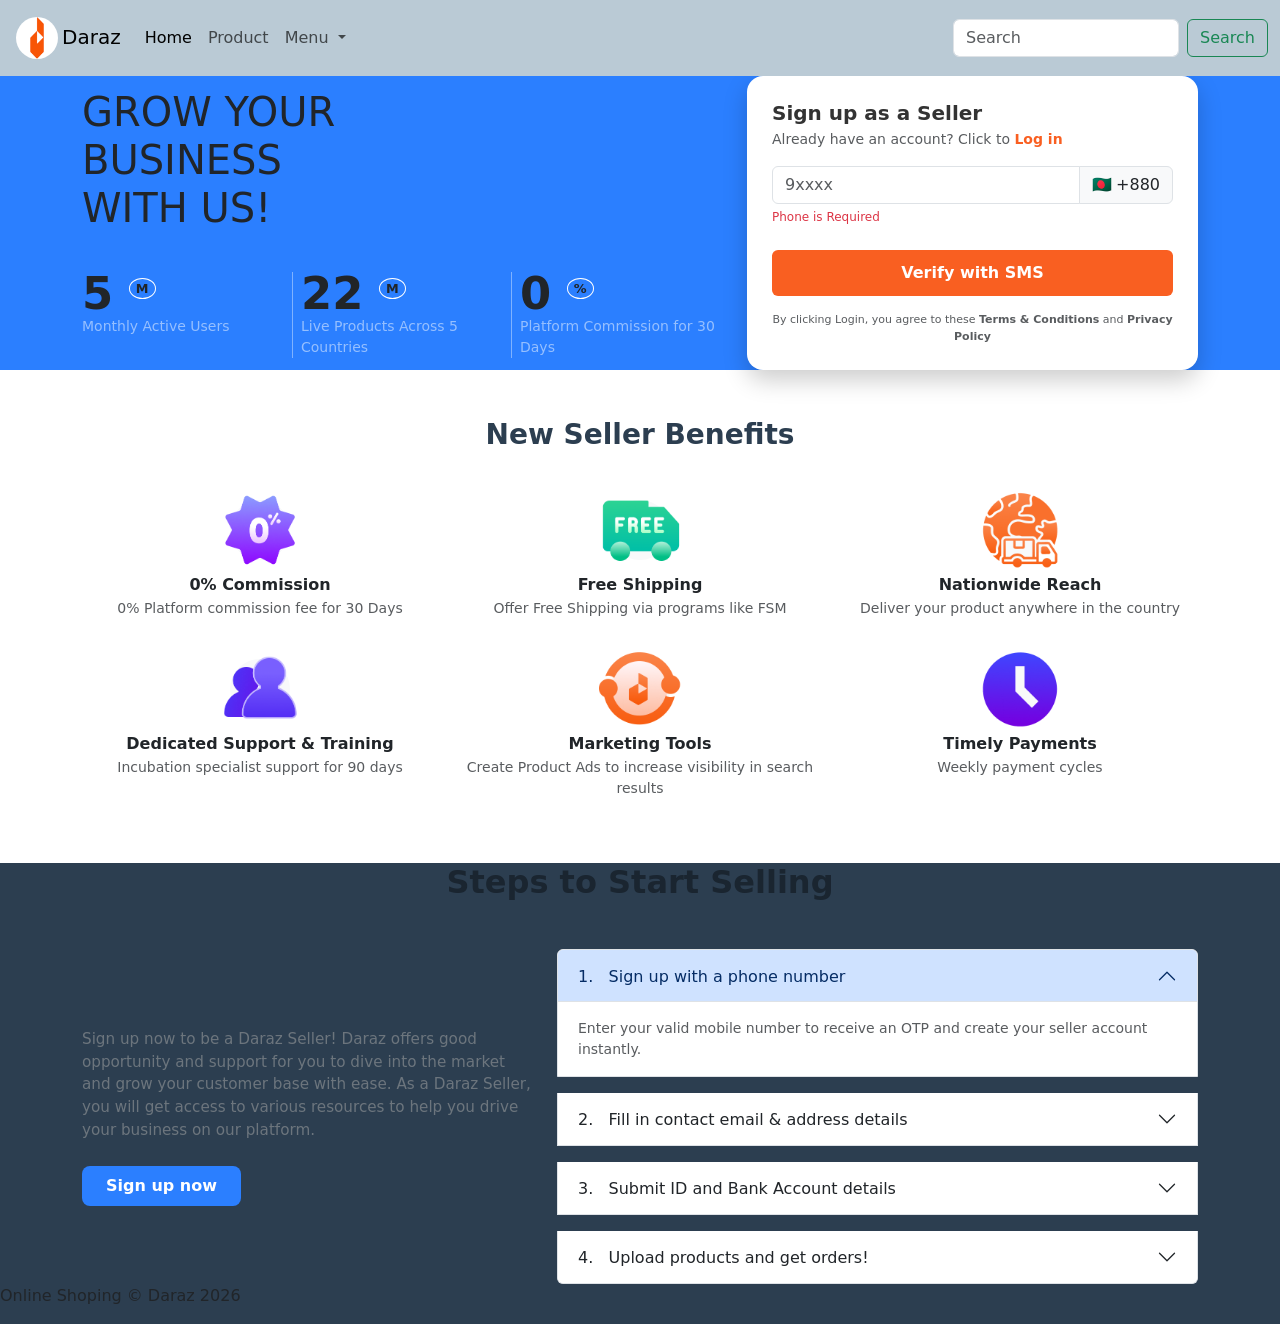
==== about.html @ a8d26ddd "first commit" ====
<!DOCTYPE html>
<html lang="en">

<head>
    <meta charset="UTF-8">
    <meta name="viewport" content="width=device-width, initial-scale=1.0">
    <title>Daraz Online</title>
    <!-- <link rel="stylesheet" href="style.css"> -->
    <link href="https://cdn.jsdelivr.net/npm/bootstrap@5.3.8/dist/css/bootstrap.min.css" rel="stylesheet"
        integrity="sha384-sRIl4kxILFvY47J16cr9ZwB07vP4J8+LH7qKQnuqkuIAvNWLzeN8tE5YBujZqJLB" crossorigin="anonymous">

    <style>
        body {
            background: #2c3e50;
        }






        .stat-number {
            font-size: 2.8rem;
            font-weight: 800;
            line-height: 1;
        }

        .stat-badge {
            font-size: 0.8rem;
            border: 1px solid #fff;
            border-radius: 50%;
            padding: 2px 6px;
            vertical-align: super;
        }

        .stat-border-right {
            border-right: 1px solid rgba(255, 255, 255, 0.4);
        }

        .signup-card {
            background: #ffffff;
            border-radius: 16px;
            padding: 25px;
            color: #333333;
            box-shadow: 0 10px 25px rgba(0, 0, 0, 0.2);
        }

        .btn-orange {
            background-color: #f95f21;
            color: white;
            font-weight: 600;
            padding: 10px;
        }

        .btn-orange:hover {
            background-color: #e04b0e;
            color: white;
        }

        .benefit-icon-box {
            width: 60px;
            height: 60px;
            margin: 0 auto 15px;
            border-radius: 50%;
            display: flex;
            align-items: center;
            justify-content: center;
            font-size: 1.5rem;
        }

        .container-1 {
            background-color: #2b7fff;
        }

        .logo {
            height: 50px;
            width: 50px;
            border-radius: 25px;
            padding: 4px;
        }
    </style>
</head>

<body>

    <!--navbar start-->
    <nav class="navbar navbar-expand-lg" style="background-color: #bacad5;">
        <div class="container-fluid">
            <a class="navbar-brand" href="index.html"><img class="logo" src="img/logo.png" alt="">Daraz</a>
            <button class="navbar-toggler" type="button" data-bs-toggle="collapse"
                data-bs-target="#navbarSupportedContent" aria-controls="navbarSupportedContent" aria-expanded="false"
                aria-label="Toggle navigation">
                <span class="navbar-toggler-icon"></span>
            </button>
            <div class="collapse navbar-collapse" id="navbarSupportedContent">
                <ul class="navbar-nav me-auto mb-2 mb-lg-0">
                    <li class="nav-item">
                        <a class="nav-link active" aria-current="page" href="index.html">Home</a>
                    </li>
                    <li class="nav-item">
                        <a class="nav-link" href="product.html">Product</a>
                    </li>
                    <li class="nav-item dropdown">
                        <a class="nav-link dropdown-toggle" href="#" role="button" data-bs-toggle="dropdown"
                            aria-expanded="false">
                            Menu
                        </a>
                        <ul class="dropdown-menu">
                            <li><a class="dropdown-item" href="login.html">Log In</a></li>
                            <li><a class="dropdown-item" href="signup.html">Sign Up</a></li>
                            <li>
                                <hr class="dropdown-divider">
                            </li>
                            <li><a class="dropdown-item" href="about.html">About</a></li>
                        </ul>
                    </li>
                </ul>
                <form class="d-flex" role="search">
                    <input class="form-control me-2" type="search" placeholder="Search" aria-label="Search" />
                    <button class="btn btn-outline-success" type="submit">Search</button>
                </form>
            </div>
        </div>
    </nav>
    <!--navbar end-->



    <!-- About Section -->

    <div class="container-1">
        <section class="hero-section d-flex align-items-center">
            <div class="container">
                <div class="row align-items-center gy-4">

                    <!-- Left Side Text & Stats -->
                    <div class="col-lg-7">
                        <h1 class="hero-title mb-4">
                            GROW YOUR<br>BUSINESS<br>WITH US!
                        </h1>

                        <!-- Stats Numbers -->
                        <div class="row text-center text-lg-start g-3 mt-2">
                            <div class="col-4 stat-border-right">
                                <div class="stat-number">5 <span class="stat-badge">M</span></div>
                                <p class="small text-white-50 mb-0">Monthly Active Users</p>
                            </div>
                            <div class="col-4 stat-border-right">
                                <div class="stat-number">22 <span class="stat-badge">M</span></div>
                                <p class="small text-white-50 mb-0">Live Products Across 5 Countries</p>
                            </div>
                            <div class="col-4">
                                <div class="stat-number">0 <span class="stat-badge">%</span></div>
                                <p class="small text-white-50 mb-0">Platform Commission for 30 Days</p>
                            </div>
                        </div>
                    </div>

                    <!-- Right Side Form Card -->
                    <div class="col-lg-5 col-md-8 mx-auto">
                        <div class="signup-card">
                            <h5 class="fw-bold mb-1">Sign up as a Seller</h5>
                            <p class="small text-muted mb-3">
                                Already have an account? Click to <a href="login.html"
                                    class="text-decoration-none fw-semibold style-orange" style="color: #f95f21;">Log
                                    in</a>
                            </p>

                            <form>
                                <div class="mb-2">
                                    <div class="input-group">
                                        <input type="tel" class="form-control" placeholder="9xxxx">
                                        <span class="input-group-text bg-light">
                                            <span class="me-1">🇧🇩</span> +880
                                        </span>
                                    </div>
                                    <div class="text-danger small mt-1" style="font-size: 12px;">Phone is Required</div>
                                </div>

                                <button type="submit" class="btn btn-orange w-100 my-3">Verify with SMS</button>

                                <p class="text-muted text-center mb-0" style="font-size: 11px;">
                                    By clicking Login, you agree to these
                                    <a href="#" class="text-decoration-none text-muted fw-bold">Terms & Conditions</a>
                                    and
                                    <a href="#" class="text-decoration-none text-muted fw-bold">Privacy Policy</a>
                                </p>
                            </form>
                        </div>
                    </div>

                </div>
            </div>
        </section>


        <div class="section-3">
            <!-- BENEFITS SECTION -->
            <section class="py-5 bg-white">
                <div class="container">
                    <h3 class="text-center fw-bold mb-5" style="color: #2c3e50;">New Seller Benefits</h3>

                    <div class="row g-4 text-center">
                        <!-- Benefit 1 -->
                        <div class="col-md-4 col-sm-6">
                            <div class="benefit-icon-box bg-light text-primary">
                                <img src="img/icon-1.png" alt="" width="100" height="100">
                            </div>
                            <h6 class="fw-bold mb-1">0% Commission</h6>
                            <p class="text-muted small">0% Platform commission fee for 30 Days</p>
                        </div>

                        <!-- Benefit 2 -->
                        <div class="col-md-4 col-sm-6">
                            <div class="benefit-icon-box bg-light text-success">
                                <img src="img/icon-2.png" alt="" width="100" height="100">
                            </div>
                            <h6 class="fw-bold mb-1">Free Shipping</h6>
                            <p class="text-muted small">Offer Free Shipping via programs like FSM</p>
                        </div>

                        <!-- Benefit 3 -->
                        <div class="col-md-4 col-sm-6">
                            <div class="benefit-icon-box bg-light text-warning">
                                <img src="img/icon-3.png" alt="" width="100" height="100">
                            </div>
                            <h6 class="fw-bold mb-1">Nationwide Reach</h6>
                            <p class="text-muted small">Deliver your product anywhere in the country</p>
                        </div>

                        <!-- Benefit 4 -->
                        <div class="col-md-4 col-sm-6">
                            <div class="benefit-icon-box bg-light text-purple" style="color: #6f42c1;">
                                <img src="img/icon-4.png" alt="" width="100" height="100">
                            </div>
                            <h6 class="fw-bold mb-1">Dedicated Support & Training</h6>
                            <p class="text-muted small">Incubation specialist support for 90 days</p>
                        </div>

                        <!-- Benefit 5 -->
                        <div class="col-md-4 col-sm-6">
                            <div class="benefit-icon-box bg-light text-danger">
                                <img src="img/icon-5.png" alt="" width="100" height="100">
                            </div>
                            <h6 class="fw-bold mb-1">Marketing Tools</h6>
                            <p class="text-muted small">Create Product Ads to increase visibility in search results</p>
                        </div>

                        <!-- Benefit 6 -->
                        <div class="col-md-4 col-sm-6">
                            <div class="benefit-icon-box bg-light text-info">
                                <img src="img/icon-6.png" alt="" width="100" height="100">
                            </div>
                            <h6 class="fw-bold mb-1">Timely Payments</h6>
                            <p class="text-muted small">Weekly payment cycles</p>
                        </div>
                    </div>

                </div>
            </section>
        </div>
    </div>

    <!-- About Section End -->


    <!-- Accordion Start-->

    <section class="steps-section">
        <div class="container">
            <h2 class="text-center fw-bold mb-5" style="color: #1a2530;">Steps to Start Selling</h2>

            <div class="row gy-4 align-items-center">
                <!-- Left Side Text & Button -->
                <div class="col-lg-5">
                    <p class="text-secondary leading-relaxed mb-4" style="font-size: 0.95rem;">
                        Sign up now to be a Daraz Seller! Daraz offers good opportunity and support for you to dive into
                        the market and grow your customer base with ease. As a Daraz Seller, you will get access to
                        various resources to help you drive your business on our platform.
                    </p>
                    <a href="signup.html" class="btn btn-primary btn-lg fs-6 fw-semibold px-4 py-2"
                        style="background-color: #2b7fff; border: none; border-radius: 8px;">
                        Sign up now
                    </a>
                </div>

                <!-- Right Side Accordion Steps -->
                <div class="col-lg-7">
                    <div class="accordion d-flex flex-column gap-3" id="stepsAccordion">

                        <!-- Step 1 -->
                        <div class="accordion-item">
                            <h2 class="accordion-header">
                                <button class="accordion-button" type="button" data-bs-toggle="collapse"
                                    data-bs-target="#step1">
                                    1. &nbsp; Sign up with a phone number
                                </button>
                            </h2>
                            <div id="step1" class="accordion-collapse collapse show" data-bs-parent="#stepsAccordion">
                                <div class="accordion-body text-muted small">
                                    Enter your valid mobile number to receive an OTP and create your seller account
                                    instantly.
                                </div>
                            </div>
                        </div>

                        <!-- Step 2 -->
                        <div class="accordion-item">
                            <h2 class="accordion-header">
                                <button class="accordion-button collapsed" type="button" data-bs-toggle="collapse"
                                    data-bs-target="#step2">
                                    2. &nbsp; Fill in contact email & address details
                                </button>
                            </h2>
                            <div id="step2" class="accordion-collapse collapse" data-bs-parent="#stepsAccordion">
                                <div class="accordion-body text-muted small">
                                    Provide your business email and warehouse/pickup location for order collection.
                                </div>
                            </div>
                        </div>

                        <!-- Step 3 -->
                        <div class="accordion-item">
                            <h2 class="accordion-header">
                                <button class="accordion-button collapsed" type="button" data-bs-toggle="collapse"
                                    data-bs-target="#step3">
                                    3. &nbsp; Submit ID and Bank Account details
                                </button>
                            </h2>
                            <div id="step3" class="accordion-collapse collapse" data-bs-parent="#stepsAccordion">
                                <div class="accordion-body text-muted small">
                                    Upload your NID/Passport and Bank check copy for weekly payout verification.
                                </div>
                            </div>
                        </div>

                        <!-- Step 4 -->
                        <div class="accordion-item">
                            <h2 class="accordion-header">
                                <button class="accordion-button collapsed" type="button" data-bs-toggle="collapse"
                                    data-bs-target="#step4">
                                    4. &nbsp; Upload products and get orders!
                                </button>
                            </h2>
                            <div id="step4" class="accordion-collapse collapse" data-bs-parent="#stepsAccordion">
                                <div class="accordion-body text-muted small">
                                    List your products with attractive images & prices to start receiving orders
                                    nationwide.
                                </div>
                            </div>
                        </div>

                    </div>
                </div>
            </div>
        </div>
    </section>

    <!-- Accordion End-->

    <!--fotter-->
    <footer>
        <p class="footer">Online Shoping © Daraz 2026</p>
    </footer>

    <!--script js-->
    <script src="https://cdn.jsdelivr.net/npm/bootstrap@5.3.3/dist/js/bootstrap.bundle.min.js"></script>

</body>

</html>
---- style.css ----
.logo {
    height: 50px;
    width: 50px;
    border-radius: 25px;
    padding: 4px;
}

.footer {
    background-color: bisque;
    text-align: center;
}

.pdt {
    text-align: center;
    align-items: center;
    margin-top: 30px;
}

.container {

    padding: 40px;
    background-color: rgb(158, 174, 174);
    border-radius: 20px;


}


.py-5 {
    background-color: #bacad5;
}


.product-card {
    background-color: #ffffff !important;
    border: 1px solid #e2e8f0;
    border-radius: 12px;
    overflow: hidden;
    transition: transform 0.35s cubic-bezier(0.4, 0, 0.2, 1),
        box-shadow 0.35s cubic-bezier(0.4, 0, 0.2, 1),
        border-color 0.35s ease;
}

.product-card:hover {
    transform: translateY(-8px);

    box-shadow: 0 14px 28px rgba(0, 0, 0, 0.1) !important;
    border-color: transparent;
}

.card-img-wrapper {
    height: 200px;
    overflow: hidden;
    background-color: #ffffff;
}

.product-card .product-img {
    width: 100%;
    height: 100%;
    object-fit: cover;
    transition: transform 0.5s cubic-bezier(0.4, 0, 0.2, 1);
}

.product-card:hover .product-img {
    transform: scale(1.08);
}


.product-card .btn-outline-primary {
    border-color: #f95f21;
    color: #f95f21;
    transition: all 0.25s ease;
}

.product-card:hover .btn-outline-primary {
    background-color: #f95f21;
    border-color: #f95f21;
    color: #ffffff;
    box-shadow: 0 4px 10px rgba(249, 95, 33, 0.3);
}
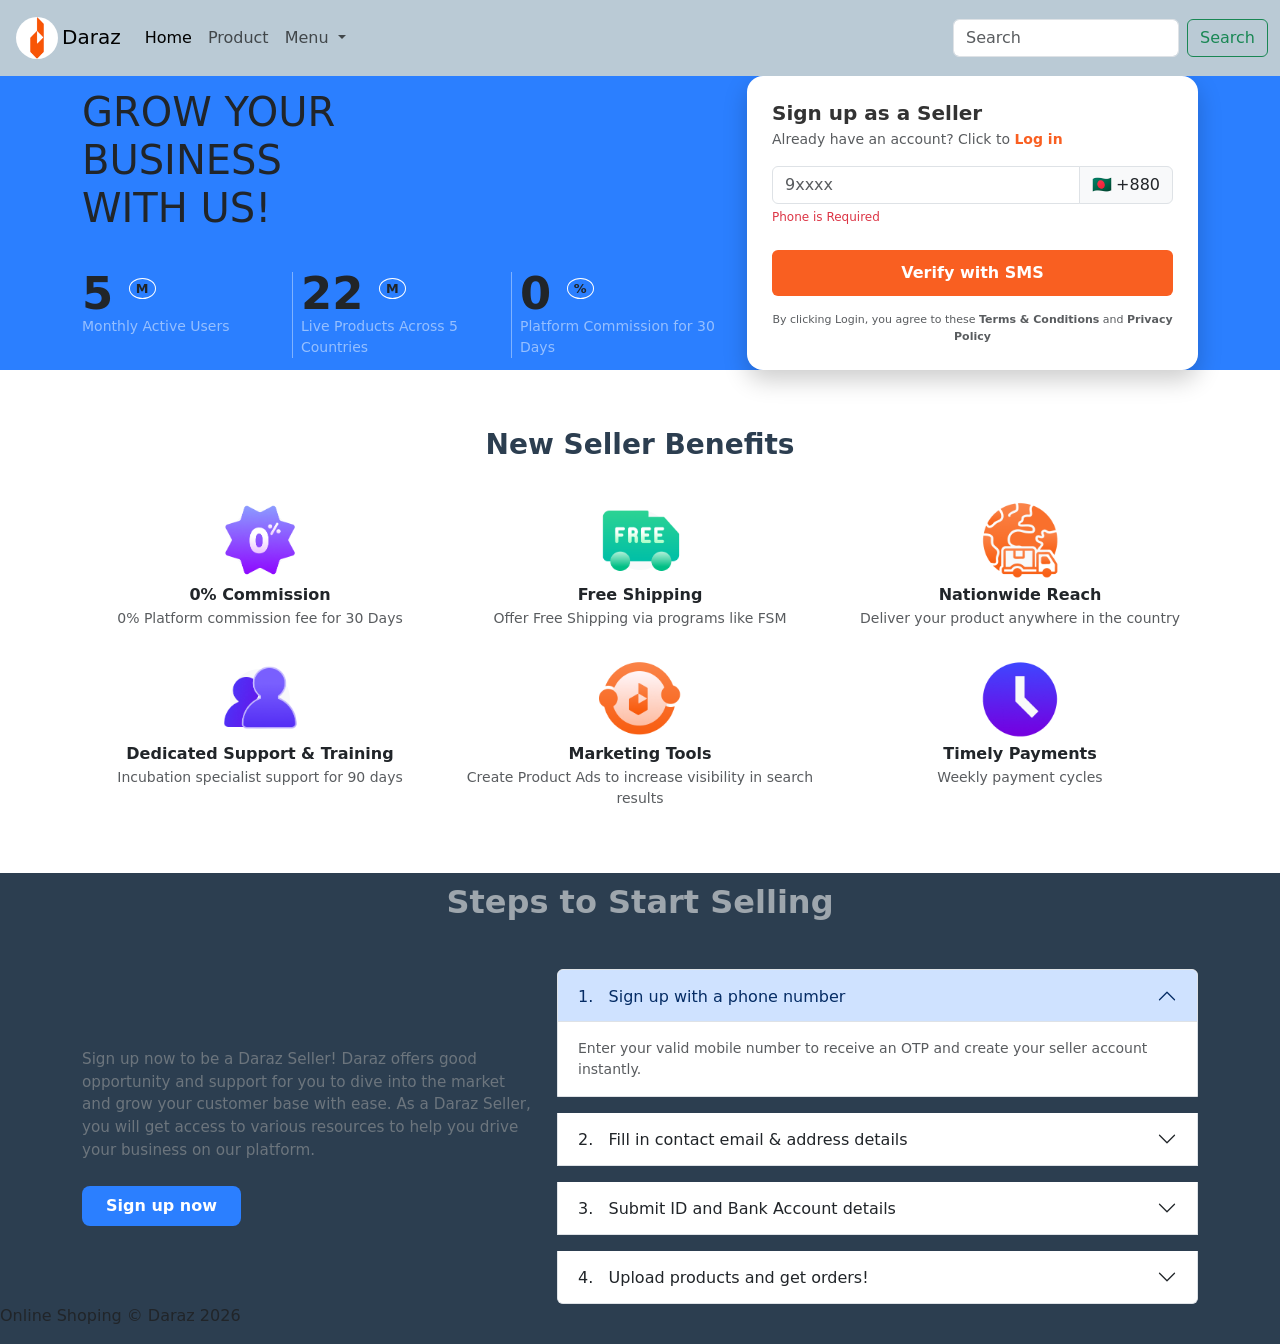
==== commit ec5d5a82: "Updated project files" ====
--- a/about.html
+++ b/about.html
@@ -77,6 +77,11 @@
             width: 50px;
             border-radius: 25px;
             padding: 4px;
+        }
+
+        .mb-5{
+            color: white;
+            margin:10px;
         }
     </style>
 </head>
@@ -268,10 +273,10 @@
 
     <section class="steps-section">
         <div class="container">
-            <h2 class="text-center fw-bold mb-5" style="color: #1a2530;">Steps to Start Selling</h2>
+            <h2 class="text-center fw-bold mb-5" style="color: #9ea6ad;">Steps to Start Selling</h2>
 
             <div class="row gy-4 align-items-center">
-                <!-- Left Side Text & Button -->
+                
                 <div class="col-lg-5">
                     <p class="text-secondary leading-relaxed mb-4" style="font-size: 0.95rem;">
                         Sign up now to be a Daraz Seller! Daraz offers good opportunity and support for you to dive into
--- a/style.css
+++ b/style.css
@@ -28,6 +28,14 @@
 
 .py-5 {
     background-color: #bacad5;
+}
+
+.navbar-brand{
+    font-weight: bold;
+}
+
+.nav-item{
+    font-weight: bold;
 }
 
 
@@ -77,4 +85,11 @@
     border-color: #f95f21;
     color: #ffffff;
     box-shadow: 0 4px 10px rgba(249, 95, 33, 0.3);
+}
+
+.logo {
+    height: 50px;
+    width: 50px;
+    border-radius: 25px;
+    padding: 4px;
 }
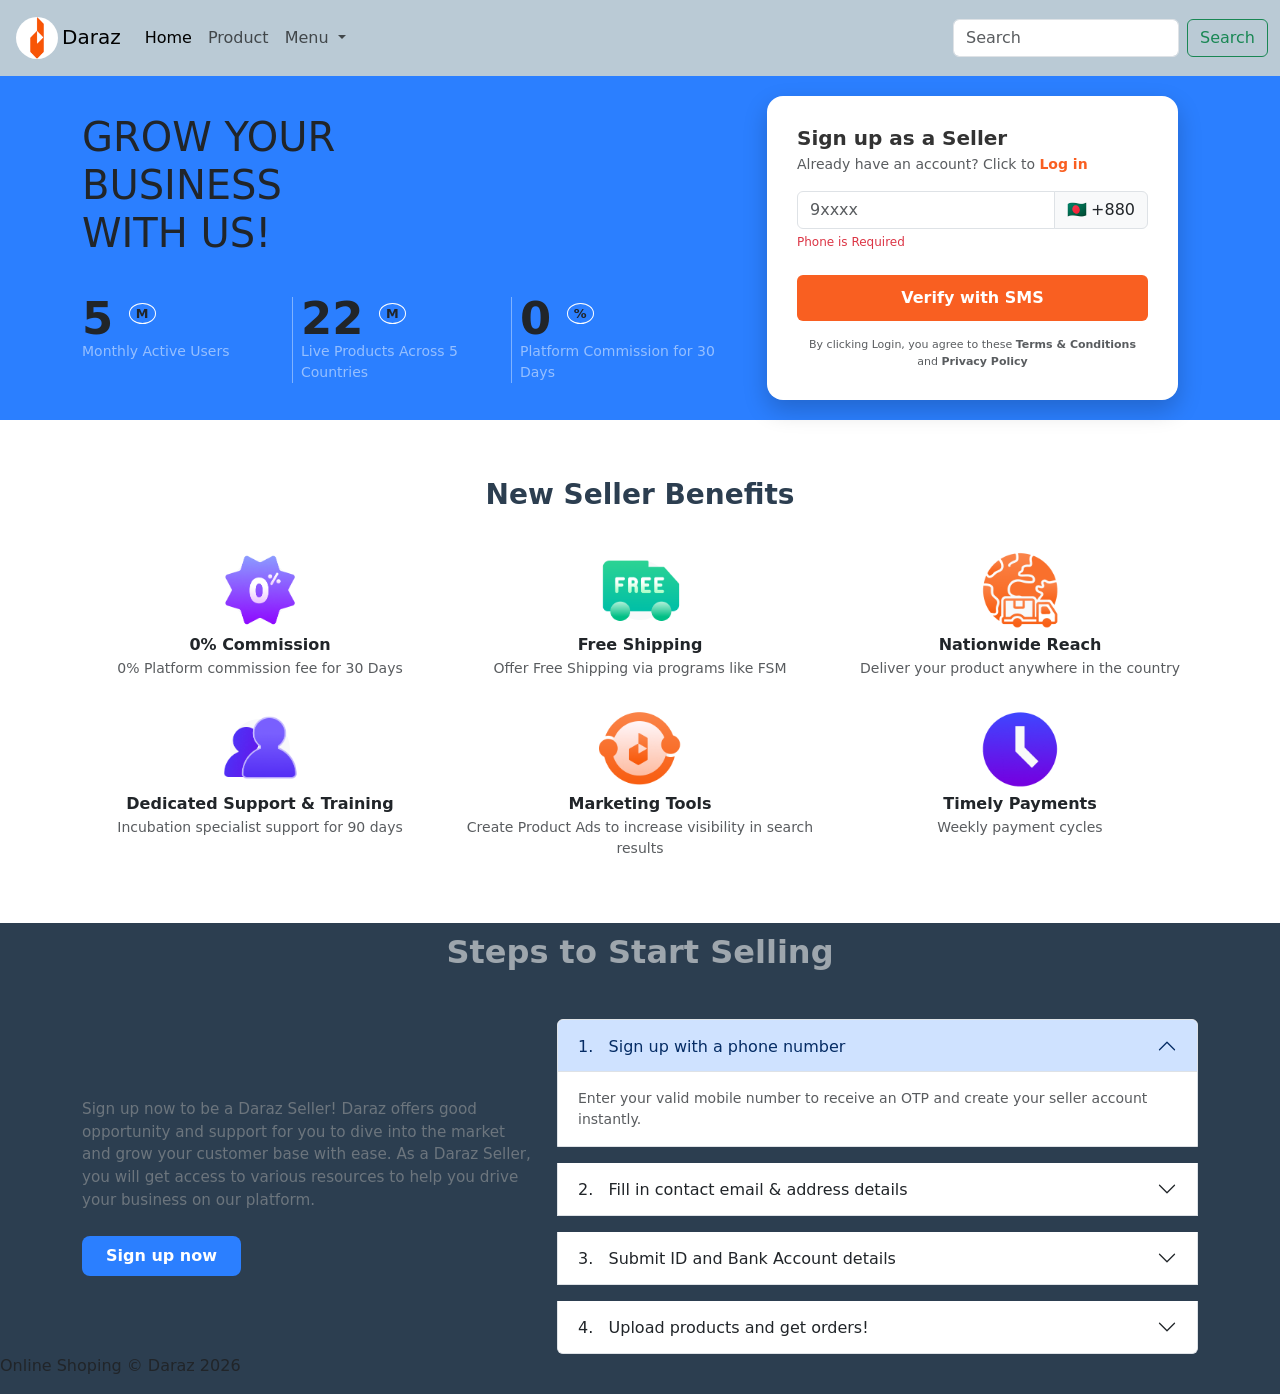
==== commit 287ed153: "Updated project files" ====
--- a/about.html
+++ b/about.html
@@ -40,7 +40,8 @@
         .signup-card {
             background: #ffffff;
             border-radius: 16px;
-            padding: 25px;
+            padding: 30px;
+            margin: 20px;
             color: #333333;
             box-shadow: 0 10px 25px rgba(0, 0, 0, 0.2);
         }
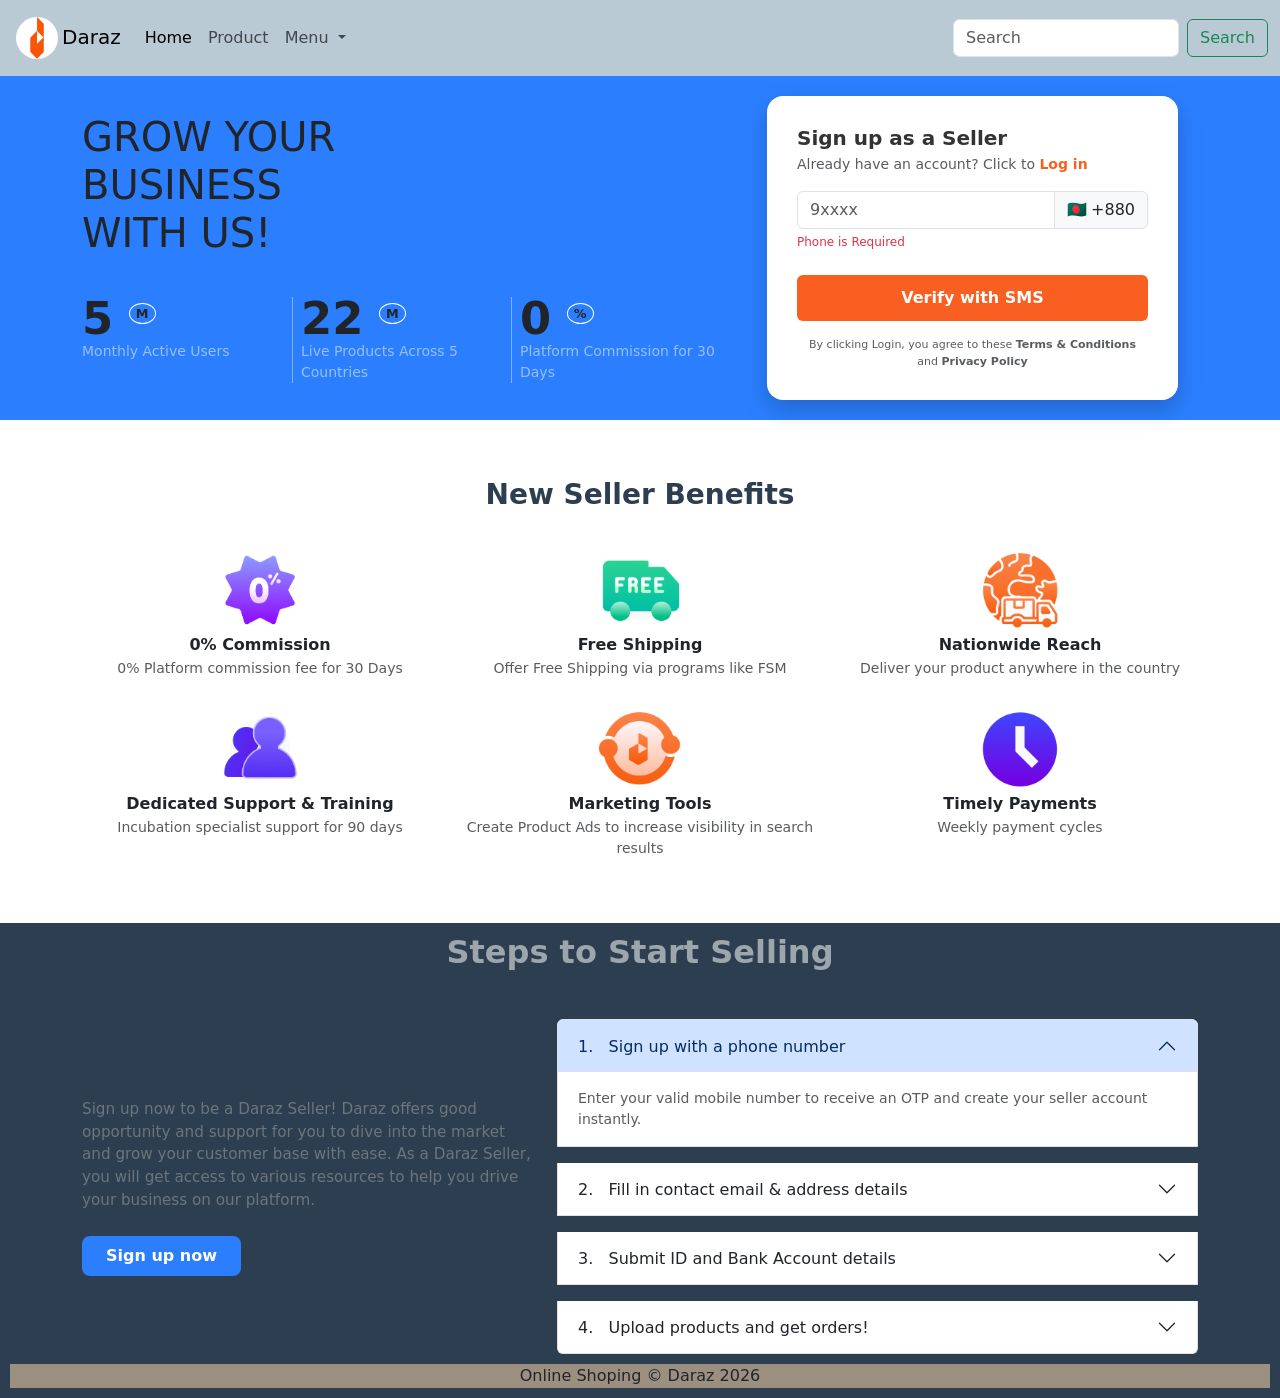
==== commit 957966c2: "Updated project files" ====
--- a/about.html
+++ b/about.html
@@ -80,9 +80,15 @@
             padding: 4px;
         }
 
-        .mb-5{
+        .mb-5 {
             color: white;
-            margin:10px;
+            margin: 10px;
+        }
+
+        .footer {
+            margin: 10px;
+            background-color: rgb(155, 143, 128);
+            text-align: center;
         }
     </style>
 </head>
@@ -277,7 +283,7 @@
             <h2 class="text-center fw-bold mb-5" style="color: #9ea6ad;">Steps to Start Selling</h2>
 
             <div class="row gy-4 align-items-center">
-                
+
                 <div class="col-lg-5">
                     <p class="text-secondary leading-relaxed mb-4" style="font-size: 0.95rem;">
                         Sign up now to be a Daraz Seller! Daraz offers good opportunity and support for you to dive into
